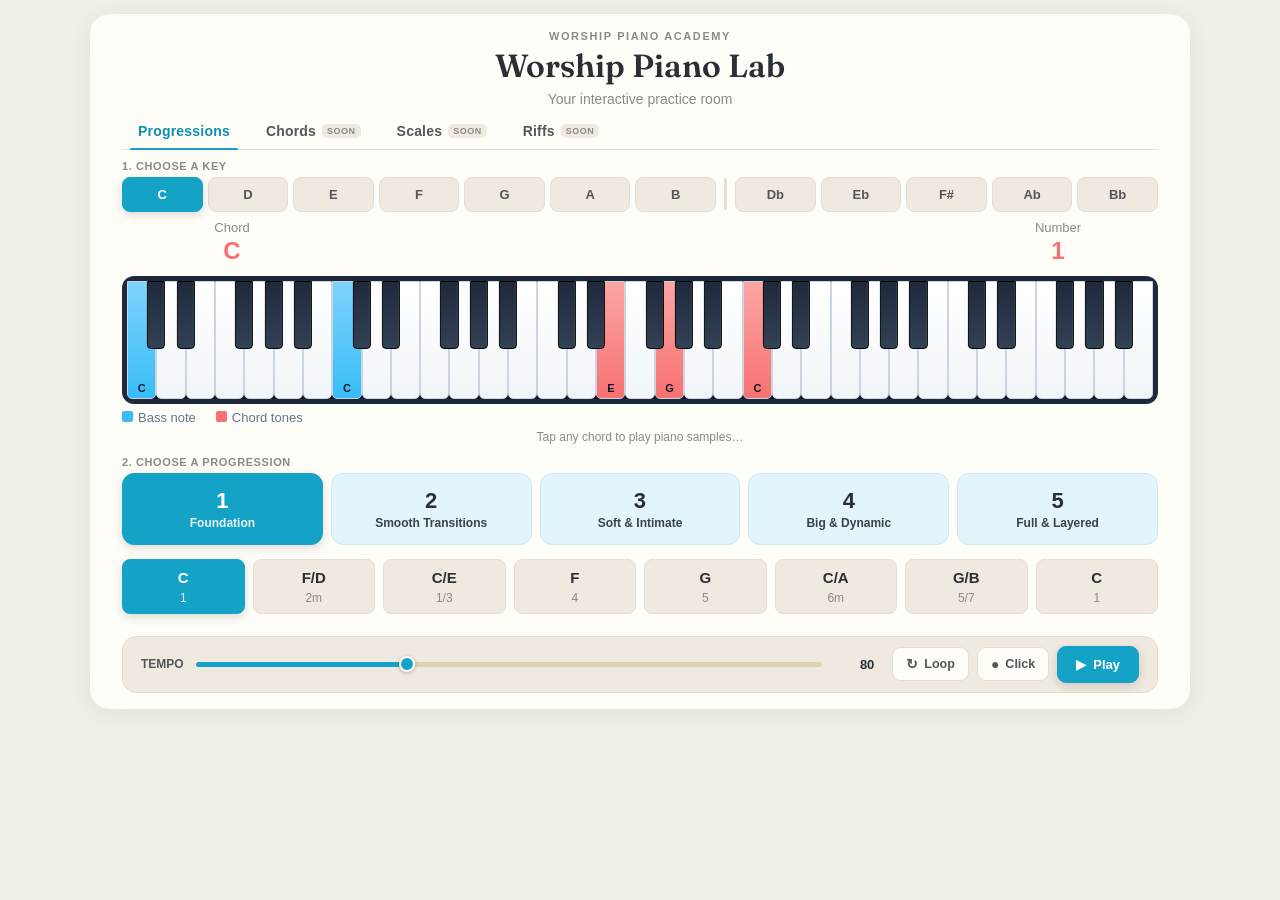
==== index.html @ c5942a9b "Mobile: add back some space before '2. Choose a progression'" ====
<!DOCTYPE html>
<html lang="en">
<head>
  <meta charset="UTF-8" />
  <meta name="viewport" content="width=device-width, initial-scale=1.0, maximum-scale=1.0" />
  <title>Worship Piano Lab – Interactive Progressions</title>
  <link rel="preconnect" href="https://fonts.googleapis.com" />
  <link rel="preconnect" href="https://fonts.gstatic.com" crossorigin />
  <link rel="stylesheet" href="https://fonts.googleapis.com/css2?family=Fraunces:opsz,wght@9..144,600&display=swap" />
  <link rel="stylesheet" href="styles.css" />
</head>
<body>
  <div id="wpl-wrapper">
    <div class="wpl-header">
      <div class="wpl-eyebrow">Worship Piano Academy</div>
      <div class="wpl-title">Worship Piano Lab</div>
      <div class="wpl-subtitle">Your interactive practice room</div>
    </div>

    <div class="wpl-tabbar" id="wpl-tabbar"></div>

    <!-- Shared instrument block: key selector + readout + piano stay in the
         same position no matter which tab is active, so switching tabs never
         reflows this part of the layout. -->
    <div class="wpl-instrument">
      <div class="section-label">1. Choose a key</div>
      <div style="margin-bottom:8px;">
        <div id="wpl-key-tabs" style="display:flex; gap:5px; align-items:center; flex-wrap:wrap;"></div>
      </div>

      <div class="wpl-instrument-display" id="wpl-instrument-display">
        <div class="wpl-instrument-content">
          <div class="wpl-readout-row">
            <div style="text-align:center; min-width:180px; height:50px;">
              <div class="wpl-readout-label">Chord</div>
              <div id="wpl-chord-name" style="font-size:24px; font-weight:700; line-height:1.3;"></div>
            </div>
            <div style="text-align:center; min-width:160px; height:50px;">
              <div class="wpl-readout-label">Number</div>
              <div id="wpl-step-label" style="font-size:24px; font-weight:700; line-height:1.3;"></div>
            </div>
          </div>
          <div id="wpl-piano-frame">
            <div id="wpl-piano" style="display:flex; position:relative; height:118px; background:#0f172a; border-radius:8px;"></div>
          </div>
          <div class="wpl-legend" style="display:flex; gap:20px; margin-top:6px; font-size:13px; color:#64748b; flex-wrap:wrap;">
            <div><span class="wpl-legend-dot" style="display:inline-block; width:11px; height:11px; border-radius:2px; background:#38bdf8; margin-right:5px;"></span>Bass note</div>
            <div><span class="wpl-legend-dot" style="display:inline-block; width:11px; height:11px; border-radius:2px; background:#f87171; margin-right:5px;"></span>Chord tones</div>
            <div id="wpl-either-legend" style="display:none;"><span class="wpl-legend-dot" style="display:inline-block; width:11px; height:11px; border-radius:2px; background:#c084fc; margin-right:5px;"></span>Either hand</div>
          </div>
          <div id="wpl-status">Tap any chord to play piano samples…</div>
        </div>

        <div class="wpl-lock-overlay" id="wpl-lock-overlay">
          <div class="wpl-lock-card">
            <div class="wpl-lock-icon">&#128274;</div>
            <div class="wpl-lock-title">Unlock all 12 keys</div>
            <a class="wpl-lock-cta" id="wpl-lock-cta" href="https://checkout.worshippianoacademy.com/worship-piano-lab/" target="_blank" rel="noopener">Get Full Access &rarr;</a>
          </div>
        </div>
      </div>
    </div>

    <!-- Progressions panel -->
    <div id="wpl-panel-progressions" class="wpl-panel">
      <div class="section-label">2. Choose a progression</div>
      <div id="wpl-prog-tabs" style="display:flex; gap:8px; margin-bottom:14px;"></div>

      <div id="wpl-step-row" style="display:flex; gap:8px;"></div>

      <div class="wpl-playbar">
        <div class="wpl-bpm">
          <span class="wpl-bpm-label">TEMPO</span>
          <input type="range" id="wpl-bpm-slider" min="40" max="160" value="80" />
          <span class="wpl-bpm-value" id="wpl-bpm-value">80</span>
        </div>
        <div class="wpl-playbar-controls">
          <button class="wpl-toggle-btn" id="wpl-loop-btn"><span class="wpl-icon">&#8635;</span>Loop</button>
          <button class="wpl-toggle-btn" id="wpl-click-btn"><span class="wpl-icon">&#9679;</span>Click</button>
          <button class="wpl-play-btn" id="wpl-play-btn"><span class="wpl-icon">&#9654;</span><span id="wpl-play-label">Play</span></button>
        </div>
      </div>
    </div>

    <!-- Chords panel (coming soon) -->
    <div id="wpl-panel-chords" class="wpl-panel" style="display:none;">
      <div class="wpl-soon">
        <div class="wpl-soon-icon">&#128400;</div>
        <div class="wpl-soon-title">Chords — coming soon</div>
        <div class="wpl-soon-text">Root chords, inversions, sus2, and sus4 in every key, right hand and both hands, with the full shape library from your courses.</div>
      </div>
    </div>

    <!-- Scales panel (coming soon) -->
    <div id="wpl-panel-scales" class="wpl-panel" style="display:none;">
      <div class="wpl-soon">
        <div class="wpl-soon-icon">&#127929;</div>
        <div class="wpl-soon-title">Scales — coming soon</div>
        <div class="wpl-soon-text">Major scale patterns in every key, with adjustable octave range (1–3 octaves, up/down/both) and speed control for practicing runs.</div>
      </div>
    </div>

    <!-- Riffs panel (coming soon) -->
    <div id="wpl-panel-riffs" class="wpl-panel" style="display:none;">
      <div class="wpl-soon">
        <div class="wpl-soon-icon">&#127925;</div>
        <div class="wpl-soon-title">Riffs &amp; exercises — coming soon</div>
        <div class="wpl-soon-text">Finger-breaking exercises, arpeggio patterns, and riffs for turning static chords into movement.</div>
      </div>
    </div>
  </div>

  <script src="chord-data.js"></script>
  <script src="piano-engine.js"></script>
  <script src="ui.js"></script>
</body>
</html>
---- styles.css ----
#wpl-wrapper * { -webkit-tap-highlight-color: transparent; box-sizing: border-box; }
#wpl-wrapper button { font-family: inherit; }
body {
  box-sizing: border-box;
  background: #f2efe9;
  margin: 0;
  padding: 14px 16px;
}
#wpl-wrapper {
  --wpl-cream: #f2efe9;
  --wpl-card: #fffdf8;
  --wpl-ink: #2a2f34;
  --wpl-muted: #8a8b82;
  --wpl-tan: #efe9e0;
  --wpl-tan-hover: #e3dcd0;
  --wpl-tan-text: #55565a;
  --wpl-accent: #14A3C7;
  --wpl-accent-dark: #0e8fb0;
  --wpl-line: #e5ded2;
  --wpl-prog-bg: #e2f5fa;
  --wpl-prog-hover: #cfeaf2;
  --wpl-prog-border: #cdeaf2;
  --wpl-lift-shadow: 0 4px 10px rgba(42,38,32,0.10);
  --wpl-active-shadow: 0 3px 10px rgba(42,38,32,0.16);

  font-family: -apple-system, BlinkMacSystemFont, 'Segoe UI', Roboto, sans-serif;
  box-sizing: border-box;
  width: 100%;
  max-width: 1100px;
  margin: 0 auto;
  padding: 16px 32px 16px;
  background: var(--wpl-card);
  border-radius: 20px;
  box-shadow: 0 4px 24px rgba(60,50,20,0.08);
  color: var(--wpl-ink);
}

/* ---------- Header ---------- */
.wpl-header { text-align: center; margin-bottom: 8px; }
.wpl-eyebrow {
  font-size: 11px;
  font-weight: 700;
  color: var(--wpl-muted);
  text-transform: uppercase;
  letter-spacing: 1.6px;
  margin-bottom: 6px;
}
.wpl-title {
  font-family: 'Fraunces', Georgia, 'Times New Roman', serif;
  font-size: 32px;
  font-weight: 600;
  color: var(--wpl-ink);
  line-height: 1.15;
}
.wpl-subtitle { font-size: 14px; font-weight: 500; color: var(--wpl-muted); margin-top: 6px; }

/* ---------- Top tab bar ---------- */
.wpl-tabbar {
  display: flex;
  gap: 4px;
  border-bottom: 1.5px solid var(--wpl-line);
  margin-bottom: 10px;
}
.wpl-tab {
  position: relative;
  border: none;
  background: none;
  cursor: pointer;
  padding: 8px 16px 10px;
  font-size: 14px;
  font-weight: 700;
  color: var(--wpl-tan-text);
  letter-spacing: 0.2px;
  transition: color 0.15s ease;
  display: flex;
  align-items: center;
  gap: 6px;
}
.wpl-tab:hover { color: var(--wpl-ink); }
.wpl-tab.active { color: var(--wpl-accent-dark); }
.wpl-tab.active::after {
  content: "";
  position: absolute;
  left: 8px; right: 8px; bottom: -1.5px;
  height: 2.5px;
  border-radius: 2px;
  background: var(--wpl-accent);
}
.wpl-tab-soon {
  font-size: 9px;
  font-weight: 800;
  text-transform: uppercase;
  letter-spacing: 0.5px;
  color: var(--wpl-muted);
  background: var(--wpl-tan);
  border-radius: 5px;
  padding: 2px 5px;
}
.wpl-tab.active .wpl-tab-soon { color: var(--wpl-accent-dark); background: #e6f6fb; }

/* ---------- Shared instrument block (key selector + readout + piano) —
   stays in the same position across every tab; only .wpl-panel below it
   swaps content. ---------- */
.wpl-instrument { margin-bottom: 10px; }

/* ---------- Section labels ---------- */
.section-label {
  font-size: 11px;
  font-weight: 700;
  color: var(--wpl-muted);
  text-transform: uppercase;
  letter-spacing: 0.6px;
  margin-bottom: 5px;
}

/* ---------- Shared button feel: progression tabs, key tabs, step buttons
   all hover/select the same way — a quiet lift, no colored ring. Progression
   tabs get their own light-blue rest color (matching the reference); key
   tabs and step buttons share the tan. ---------- */
.prog-tab, .key-tab, .step-btn {
  border: 1.5px solid var(--wpl-line);
  cursor: pointer;
  text-align: center;
  color: var(--wpl-ink);
  min-width: 0;
  transition: background 0.15s ease, border-color 0.15s ease, box-shadow 0.15s ease, transform 0.15s ease, color 0.15s ease;
}
.prog-tab:hover, .key-tab:hover, .step-btn:hover {
  box-shadow: var(--wpl-lift-shadow);
  transform: translateY(-1.5px);
}
.prog-tab.active, .key-tab.active, .step-btn.active {
  background: var(--wpl-accent); color: #fff; border-color: var(--wpl-accent);
  box-shadow: var(--wpl-active-shadow);
  transform: translateY(0);
}
.prog-tab.active:hover, .key-tab.active:hover, .step-btn.active:hover { background: var(--wpl-accent-dark); border-color: var(--wpl-accent-dark); }

/* ---------- Progression tabs ---------- */
.prog-tab {
  flex: 1; border-radius: 12px; padding: 14px 6px;
  background: var(--wpl-prog-bg); border-color: var(--wpl-prog-border);
}
.prog-tab:hover { background: var(--wpl-prog-hover); border-color: var(--wpl-prog-hover); }
.prog-tab .num { font-weight: 800; font-size: 22px; line-height: 1.2; }
.prog-tab .name { font-size: 12px; font-weight: 600; opacity: 0.9; margin-top: 2px; }

/* ---------- Key tabs ---------- */
.key-tab {
  flex: 1; border-radius: 8px; padding: 9px 0; font-weight: 600; font-size: 13px;
  background: var(--wpl-tan); color: var(--wpl-tan-text);
  white-space: nowrap;
}
.key-tab:hover { background: var(--wpl-tan-hover); border-color: var(--wpl-tan-hover); }
.key-tab.locked { opacity: 0.55; }

/* ---------- Step buttons ---------- */
.step-btn {
  flex: 1;
  border-radius: 8px;
  padding: 9px 4px 7px;
  background: var(--wpl-tan);
  display: flex;
  flex-direction: column;
  align-items: center;
  gap: 4px;
}
.step-btn:hover { background: var(--wpl-tan-hover); border-color: var(--wpl-tan-hover); }
.step-btn.active .n { color: #fff; }
.step-btn.active .l { color: rgba(255,255,255,0.85); }
.step-btn.playing { border-color: #f59e0b; box-shadow: 0 0 0 2px rgba(245,158,11,0.35); }
.step-btn .n { font-weight: 700; color: var(--wpl-ink); font-size: 15px; line-height: 1.2; }
.step-btn .l { font-size: 12px; color: var(--wpl-muted); line-height: 1.2; }

/* ---------- Chord / number readout ---------- */
.wpl-readout-row { display: flex; justify-content: space-between; align-items: flex-end; margin: 8px 0 6px; padding: 0 20px; }
.wpl-readout-label { font-size: 13px; color: var(--wpl-muted); }

/* ---------- Piano ---------- */
#wpl-piano-frame { background: #1e293b; border-radius: 12px; padding: 5px; }
#wpl-status {
  text-align: center;
  font-size: 12px;
  color: var(--wpl-muted);
  margin-top: 3px;
  height: 18px;
  line-height: 18px;
  overflow: hidden;
}

/* ---------- Playback bar ---------- */
.wpl-playbar {
  display: flex;
  align-items: center;
  gap: 18px;
  background: var(--wpl-tan);
  border: 1.5px solid var(--wpl-line);
  border-radius: 14px;
  padding: 9px 18px;
  margin-top: 22px;
  flex-wrap: wrap;
}
.wpl-bpm {
  display: flex;
  align-items: center;
  gap: 10px;
  flex: 1;
  min-width: 180px;
}
.wpl-bpm-label { font-size: 12px; font-weight: 700; color: var(--wpl-tan-text); white-space: nowrap; }
.wpl-bpm-value { font-size: 13px; font-weight: 800; color: var(--wpl-ink); width: 40px; text-align: right; font-variant-numeric: tabular-nums; }
.wpl-bpm input[type="range"] {
  flex: 1;
  -webkit-appearance: none;
  appearance: none;
  height: 5px;
  border-radius: 3px;
  background: linear-gradient(var(--wpl-accent),var(--wpl-accent)) 0/var(--pct,50%) 100% no-repeat, #ddd2b3;
  outline: none;
}
.wpl-bpm input[type="range"]::-webkit-slider-thumb {
  -webkit-appearance: none;
  width: 16px; height: 16px; border-radius: 50%;
  background: var(--wpl-accent);
  border: 2.5px solid var(--wpl-card);
  box-shadow: 0 1px 4px rgba(60,50,20,0.3);
  cursor: pointer;
  margin-top: -0.5px;
}
.wpl-bpm input[type="range"]::-moz-range-thumb {
  width: 14px; height: 14px; border-radius: 50%;
  background: var(--wpl-accent); border: 2.5px solid var(--wpl-card);
  box-shadow: 0 1px 4px rgba(60,50,20,0.3); cursor: pointer;
}

.wpl-playbar-controls { display: flex; align-items: center; gap: 8px; }
.wpl-toggle-btn {
  display: flex; align-items: center; gap: 6px;
  border: 1.5px solid var(--wpl-line);
  background: var(--wpl-card);
  color: var(--wpl-tan-text);
  font-weight: 700;
  font-size: 12.5px;
  padding: 9px 13px;
  border-radius: 9px;
  cursor: pointer;
  transition: background 0.15s ease, border-color 0.15s ease, box-shadow 0.15s ease, transform 0.15s ease, color 0.15s ease;
  white-space: nowrap;
}
.wpl-toggle-btn:hover { background: var(--wpl-tan-hover); border-color: var(--wpl-tan-hover); box-shadow: var(--wpl-lift-shadow); transform: translateY(-1.5px); }
.wpl-toggle-btn.active { background: var(--wpl-accent); border-color: var(--wpl-accent); color: #fff; box-shadow: var(--wpl-active-shadow); }
.wpl-toggle-btn.active:hover { background: var(--wpl-accent-dark); border-color: var(--wpl-accent-dark); }
.wpl-toggle-btn .wpl-icon { font-size: 14px; line-height: 1; }

.wpl-play-btn {
  display: flex; align-items: center; gap: 7px;
  border: 1.5px solid var(--wpl-accent);
  background: var(--wpl-accent);
  color: #fff;
  font-weight: 800;
  font-size: 13px;
  padding: 10px 18px;
  border-radius: 9px;
  cursor: pointer;
  box-shadow: var(--wpl-active-shadow);
  transition: background 0.15s ease, border-color 0.15s ease, transform 0.15s ease;
  white-space: nowrap;
}
.wpl-play-btn:hover { background: var(--wpl-accent-dark); border-color: var(--wpl-accent-dark); transform: translateY(-1.5px); }
.wpl-play-btn.playing { background: #f59e0b; border-color: #f59e0b; }
.wpl-play-btn.playing:hover { background: #d97706; border-color: #d97706; }

/* ---------- Panels (fixed height so the shell doesn't move on tab switch —
   the key selector + piano above this live in .wpl-instrument and never
   move at all, regardless of tab) ---------- */
.wpl-panel { min-height: 230px; }

/* ---------- Coming soon panel ---------- */
.wpl-soon {
  min-height: 230px;
  display: flex;
  flex-direction: column;
  align-items: center;
  justify-content: center;
  padding: 20px;
  text-align: center;
  color: var(--wpl-muted);
}
.wpl-soon-icon { font-size: 34px; margin-bottom: 12px; }
.wpl-soon-title { font-size: 17px; font-weight: 700; color: var(--wpl-ink); margin-bottom: 6px; }
.wpl-soon-text { font-size: 13.5px; max-width: 380px; margin: 0 auto; line-height: 1.5; }

/* ---------- Demo lock overlay (covers readout + piano + legend + status
   when a locked key is tapped in demo mode; the key-selector row above it
   stays outside this wrapper and always clickable). ---------- */
.wpl-instrument-display { position: relative; }
.wpl-instrument-display.locked .wpl-instrument-content {
  filter: blur(2.5px);
  opacity: 0.35;
  pointer-events: none;
  user-select: none;
}
.wpl-lock-overlay {
  display: none;
  position: absolute;
  inset: 0;
  align-items: center;
  justify-content: center;
  padding: 16px;
  z-index: 5;
}
.wpl-lock-overlay.show { display: flex; }
.wpl-lock-card {
  display: flex;
  flex-direction: column;
  align-items: center;
  text-align: center;
  gap: 8px;
  background: var(--wpl-card);
  border: 1.5px solid var(--wpl-line);
  border-radius: 16px;
  padding: 22px 30px;
  box-shadow: 0 10px 28px rgba(42,38,32,0.22);
}
.wpl-lock-icon { font-size: 28px; }
.wpl-lock-title { font-size: 19px; font-weight: 800; color: var(--wpl-ink); }
.wpl-lock-cta {
  display: inline-block;
  margin-top: 4px;
  padding: 13px 30px;
  background: var(--wpl-accent);
  border: 1.5px solid var(--wpl-accent);
  color: #fff;
  font-weight: 800;
  font-size: 15.5px;
  border-radius: 10px;
  text-decoration: none;
  box-shadow: var(--wpl-active-shadow);
  transition: background 0.15s ease, border-color 0.15s ease, transform 0.15s ease;
}
.wpl-lock-cta:hover { background: var(--wpl-accent-dark); border-color: var(--wpl-accent-dark); transform: translateY(-1.5px); }

@media (max-width: 520px) {
  html, body { overflow-x: hidden; }
  #wpl-wrapper { padding: 16px 10px 18px !important; width: 100%; max-width: 100%; overflow-x: hidden; }
  #wpl-piano { height: 55px !important; }
  #wpl-piano span { font-size: 6px !important; }
  #wpl-piano-frame { padding: 4px !important; border-radius: 8px !important; }
  .wpl-title { font-size: 22px; }
  .wpl-panel, .wpl-soon { min-height: 0; }
  .prog-tab { padding: 8px 2px; }
  .prog-tab .num { font-size: 14px; }
  .prog-tab .name { font-size: 8px; }
  .key-tab { padding: 6px 0; font-size: 11px; }
  #wpl-key-tabs { gap: 3px !important; }
  .step-btn { padding: 5px 1px; }
  .step-btn .n { font-size: 10px; }
  .step-btn .l { font-size: 10px; }
  #wpl-prog-tabs, #wpl-step-row { gap: 4px !important; }
  #wpl-prog-tabs { margin-bottom: 6px !important; }
  .wpl-readout-row { padding: 0 4px; margin: 4px 0 2px; }
  .wpl-readout-row > div { min-width: 0 !important; height: 40px !important; }
  .wpl-readout-row #wpl-chord-name, .wpl-readout-row #wpl-step-label { font-size: 19px !important; }
  .wpl-instrument { margin-bottom: 16px; }
  .wpl-legend { font-size: 12px !important; gap: 14px !important; }
  .wpl-legend-dot { width: 9px !important; height: 9px !important; margin-right: 4px !important; }
  /* Status line is JS-relocated to sit between the progression buttons and
     the step row on mobile (see wireMobileStatusReposition in ui.js) — this
     margin is tuned for that new spot, not its default under-the-piano one. */
  #wpl-status { margin: 0 0 6px; }
  .wpl-tabbar { gap: 0; }
  .wpl-tab { padding: 7px 5px 9px; font-size: 10.5px; gap: 3px; }
  .wpl-tab-soon { font-size: 7px; padding: 1.5px 3px; }
  .wpl-lock-card { padding: 16px 18px; }
  .wpl-lock-title { font-size: 16px; }
  .wpl-lock-cta { padding: 11px 22px; font-size: 14px; }
  .wpl-playbar { gap: 12px; padding: 10px 12px; }
  .wpl-bpm { min-width: 100%; order: 1; }
  .wpl-playbar-controls { order: 2; width: 100%; justify-content: space-between; }
  .wpl-toggle-btn, .wpl-play-btn { flex: 1; justify-content: center; }
}
@media (max-height: 500px) {
  #wpl-piano { height: 95px !important; }
  #wpl-piano span { font-size: 8px !important; }
  #wpl-piano-frame { padding: 4px !important; border-radius: 8px !important; }
}
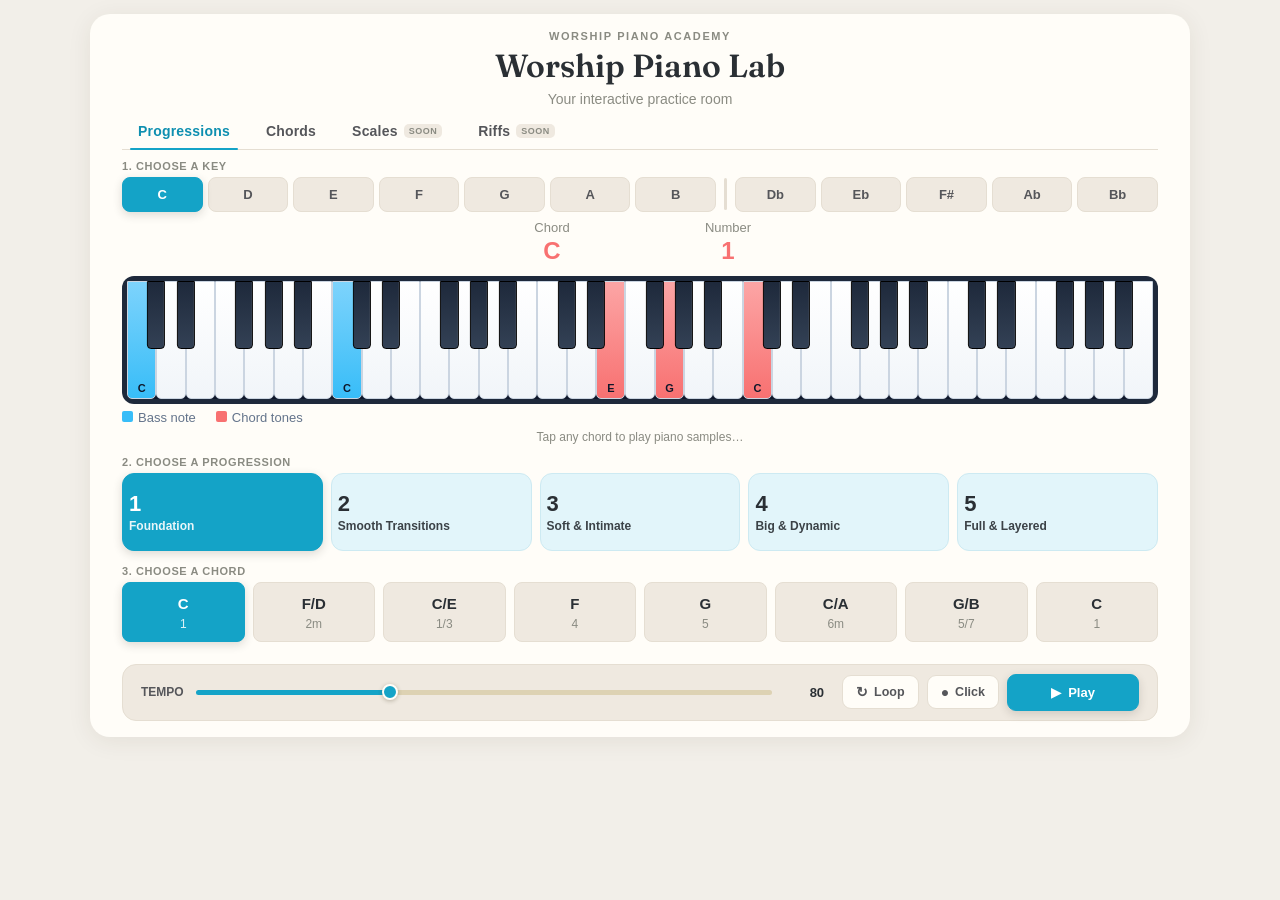
==== commit d4ea4a54: "Ship staging build to production: sticky-hover fix, readout centering/sizing, CSS Grid panel-stackin" ====
--- a/index.html
+++ b/index.html
@@ -31,13 +31,13 @@
       <div class="wpl-instrument-display" id="wpl-instrument-display">
         <div class="wpl-instrument-content">
           <div class="wpl-readout-row">
-            <div style="text-align:center; min-width:180px; height:50px;">
+            <div style="text-align:center; width:140px; height:50px;">
               <div class="wpl-readout-label">Chord</div>
-              <div id="wpl-chord-name" style="font-size:24px; font-weight:700; line-height:1.3;"></div>
+              <div id="wpl-chord-name" style="font-size:24px; font-weight:700; line-height:31px;"></div>
             </div>
-            <div style="text-align:center; min-width:160px; height:50px;">
-              <div class="wpl-readout-label">Number</div>
-              <div id="wpl-step-label" style="font-size:24px; font-weight:700; line-height:1.3;"></div>
+            <div style="text-align:center; width:140px; height:50px;">
+              <div class="wpl-readout-label" id="wpl-step-heading-label">Number</div>
+              <div id="wpl-step-label" style="font-size:24px; font-weight:700; line-height:31px;"></div>
             </div>
           </div>
           <div id="wpl-piano-frame">
@@ -61,11 +61,19 @@
       </div>
     </div>
 
+    <!-- All 4 panels stack in the same CSS Grid cell (see .wpl-panels in
+         styles.css) so the container is always exactly as tall as the
+         tallest one, automatically — adding a tab or changing a panel's
+         content never requires hand-tuning a min-height to match the
+         others again. -->
+    <div class="wpl-panels">
+
     <!-- Progressions panel -->
-    <div id="wpl-panel-progressions" class="wpl-panel">
+    <div id="wpl-panel-progressions" class="wpl-panel active">
       <div class="section-label">2. Choose a progression</div>
       <div id="wpl-prog-tabs" style="display:flex; gap:8px; margin-bottom:14px;"></div>
 
+      <div class="section-label">3. Choose a chord</div>
       <div id="wpl-step-row" style="display:flex; gap:8px;"></div>
 
       <div class="wpl-playbar">
@@ -82,17 +90,30 @@
       </div>
     </div>
 
-    <!-- Chords panel (coming soon) -->
-    <div id="wpl-panel-chords" class="wpl-panel" style="display:none;">
-      <div class="wpl-soon">
-        <div class="wpl-soon-icon">&#128400;</div>
-        <div class="wpl-soon-title">Chords — coming soon</div>
-        <div class="wpl-soon-text">Root chords, inversions, sus2, and sus4 in every key, right hand and both hands, with the full shape library from your courses.</div>
+    <!-- Chords panel -->
+    <div id="wpl-panel-chords" class="wpl-panel">
+      <div class="section-label">2. Choose a chord</div>
+      <div id="wpl-chord-quality-tabs" style="display:flex; gap:8px; margin-bottom:14px;"></div>
+
+      <div class="section-label">3. Choose a position</div>
+      <div id="wpl-chord-position-row" style="display:flex; gap:8px;"></div>
+
+      <div class="wpl-playbar">
+        <div class="wpl-bpm">
+          <span class="wpl-bpm-label">TEMPO</span>
+          <input type="range" id="wpl-chords-bpm-slider" min="40" max="160" value="80" />
+          <span class="wpl-bpm-value" id="wpl-chords-bpm-value">80</span>
+        </div>
+        <div class="wpl-playbar-controls">
+          <button class="wpl-toggle-btn" id="wpl-chords-loop-btn"><span class="wpl-icon">&#8635;</span>Loop</button>
+          <button class="wpl-toggle-btn" id="wpl-chords-click-btn"><span class="wpl-icon">&#9679;</span>Click</button>
+          <button class="wpl-play-btn" id="wpl-chords-play-btn"><span class="wpl-icon">&#9654;</span><span id="wpl-chords-play-label">Practice</span></button>
+        </div>
       </div>
     </div>
 
     <!-- Scales panel (coming soon) -->
-    <div id="wpl-panel-scales" class="wpl-panel" style="display:none;">
+    <div id="wpl-panel-scales" class="wpl-panel">
       <div class="wpl-soon">
         <div class="wpl-soon-icon">&#127929;</div>
         <div class="wpl-soon-title">Scales — coming soon</div>
@@ -101,13 +122,15 @@
     </div>
 
     <!-- Riffs panel (coming soon) -->
-    <div id="wpl-panel-riffs" class="wpl-panel" style="display:none;">
+    <div id="wpl-panel-riffs" class="wpl-panel">
       <div class="wpl-soon">
         <div class="wpl-soon-icon">&#127925;</div>
         <div class="wpl-soon-title">Riffs &amp; exercises — coming soon</div>
         <div class="wpl-soon-text">Finger-breaking exercises, arpeggio patterns, and riffs for turning static chords into movement.</div>
       </div>
     </div>
+
+    </div><!-- /.wpl-panels -->
   </div>
 
   <script src="chord-data.js"></script>
--- a/styles.css
+++ b/styles.css
@@ -76,7 +76,6 @@
   align-items: center;
   gap: 6px;
 }
-.wpl-tab:hover { color: var(--wpl-ink); }
 .wpl-tab.active { color: var(--wpl-accent-dark); }
 .wpl-tab.active::after {
   content: "";
@@ -125,23 +124,19 @@
   min-width: 0;
   transition: background 0.15s ease, border-color 0.15s ease, box-shadow 0.15s ease, transform 0.15s ease, color 0.15s ease;
 }
-.prog-tab:hover, .key-tab:hover, .step-btn:hover {
-  box-shadow: var(--wpl-lift-shadow);
-  transform: translateY(-1.5px);
-}
 .prog-tab.active, .key-tab.active, .step-btn.active {
   background: var(--wpl-accent); color: #fff; border-color: var(--wpl-accent);
   box-shadow: var(--wpl-active-shadow);
   transform: translateY(0);
 }
-.prog-tab.active:hover, .key-tab.active:hover, .step-btn.active:hover { background: var(--wpl-accent-dark); border-color: var(--wpl-accent-dark); }
 
 /* ---------- Progression tabs ---------- */
 .prog-tab {
   flex: 1; border-radius: 12px; padding: 14px 6px;
   background: var(--wpl-prog-bg); border-color: var(--wpl-prog-border);
-}
-.prog-tab:hover { background: var(--wpl-prog-hover); border-color: var(--wpl-prog-hover); }
+  display: flex; flex-direction: column; justify-content: center;
+  min-height: 78px;
+}
 .prog-tab .num { font-weight: 800; font-size: 22px; line-height: 1.2; }
 .prog-tab .name { font-size: 12px; font-weight: 600; opacity: 0.9; margin-top: 2px; }
 
@@ -151,7 +146,6 @@
   background: var(--wpl-tan); color: var(--wpl-tan-text);
   white-space: nowrap;
 }
-.key-tab:hover { background: var(--wpl-tan-hover); border-color: var(--wpl-tan-hover); }
 .key-tab.locked { opacity: 0.55; }
 
 /* ---------- Step buttons ---------- */
@@ -163,9 +157,10 @@
   display: flex;
   flex-direction: column;
   align-items: center;
+  justify-content: center;
   gap: 4px;
-}
-.step-btn:hover { background: var(--wpl-tan-hover); border-color: var(--wpl-tan-hover); }
+  min-height: 60px;
+}
 .step-btn.active .n { color: #fff; }
 .step-btn.active .l { color: rgba(255,255,255,0.85); }
 .step-btn.playing { border-color: #f59e0b; box-shadow: 0 0 0 2px rgba(245,158,11,0.35); }
@@ -173,8 +168,17 @@
 .step-btn .l { font-size: 12px; color: var(--wpl-muted); line-height: 1.2; }
 
 /* ---------- Chord / number readout ---------- */
-.wpl-readout-row { display: flex; justify-content: space-between; align-items: flex-end; margin: 8px 0 6px; padding: 0 20px; }
+/* Both boxes are a fixed width (not min-width) sized with buffer to fit the
+   widest real value ("Root High"/"Root Low" on the Chords tab) so the row
+   never shifts based on content length, and justify-content:center + gap
+   groups them near the middle instead of pinning them to the row's edges. */
+.wpl-readout-row { display: flex; justify-content: center; align-items: flex-end; gap: 36px; margin: 8px 0 6px; padding: 0 20px; }
 .wpl-readout-label { font-size: 13px; color: var(--wpl-muted); }
+/* Numbers/symbols ("C", "1", "5/7") read fine big and bold; full words
+   ("Root High", "1st Inv") look oversized/heavy at the same size, so
+   ui.js's setReadoutValue() adds this class whenever the raw value is
+   longer than any real number/symbol ever gets (see ui.js comment). */
+#wpl-chord-name.long-label, #wpl-step-label.long-label { font-size: 18px !important; }
 
 /* ---------- Piano ---------- */
 #wpl-piano-frame { background: #1e293b; border-radius: 12px; padding: 5px; }
@@ -247,13 +251,11 @@
   transition: background 0.15s ease, border-color 0.15s ease, box-shadow 0.15s ease, transform 0.15s ease, color 0.15s ease;
   white-space: nowrap;
 }
-.wpl-toggle-btn:hover { background: var(--wpl-tan-hover); border-color: var(--wpl-tan-hover); box-shadow: var(--wpl-lift-shadow); transform: translateY(-1.5px); }
 .wpl-toggle-btn.active { background: var(--wpl-accent); border-color: var(--wpl-accent); color: #fff; box-shadow: var(--wpl-active-shadow); }
-.wpl-toggle-btn.active:hover { background: var(--wpl-accent-dark); border-color: var(--wpl-accent-dark); }
 .wpl-toggle-btn .wpl-icon { font-size: 14px; line-height: 1; }
 
 .wpl-play-btn {
-  display: flex; align-items: center; gap: 7px;
+  display: flex; align-items: center; justify-content: center; gap: 7px;
   border: 1.5px solid var(--wpl-accent);
   background: var(--wpl-accent);
   color: #fff;
@@ -265,19 +267,37 @@
   box-shadow: var(--wpl-active-shadow);
   transition: background 0.15s ease, border-color 0.15s ease, transform 0.15s ease;
   white-space: nowrap;
-}
-.wpl-play-btn:hover { background: var(--wpl-accent-dark); border-color: var(--wpl-accent-dark); transform: translateY(-1.5px); }
+  min-width: 132px;
+}
 .wpl-play-btn.playing { background: #f59e0b; border-color: #f59e0b; }
-.wpl-play-btn.playing:hover { background: #d97706; border-color: #d97706; }
-
-/* ---------- Panels (fixed height so the shell doesn't move on tab switch —
-   the key selector + piano above this live in .wpl-instrument and never
-   move at all, regardless of tab) ---------- */
-.wpl-panel { min-height: 230px; }
+
+/* ---------- Panels (the shell doesn't move on tab switch — the key
+   selector + piano above this live in .wpl-instrument and never move at
+   all, regardless of tab) ----------
+   All 4 panels are stacked in the SAME grid cell (grid-row/grid-column:1),
+   so .wpl-panels sizes itself to whichever panel is naturally tallest —
+   automatically, with no min-height number to keep in sync by hand. Only
+   the active one is visible; the rest sit underneath at visibility:hidden
+   (not display:none, which would remove them from the height calculation
+   entirely and defeat the whole point). Chris (2026-08-28): "I don't want
+   to keep adjusting vertical heights for things" when adding future tabs
+   or content — this is the fix, do NOT go back to per-panel min-height
+   tuning. Adding tab #5 someday just means adding a 5th `.wpl-panel` in
+   here; its height is picked up automatically. */
+.wpl-panels { display: grid; }
+.wpl-panel {
+  grid-row: 1;
+  grid-column: 1;
+  visibility: hidden;
+  pointer-events: none;
+}
+.wpl-panel.active {
+  visibility: visible;
+  pointer-events: auto;
+}
 
 /* ---------- Coming soon panel ---------- */
 .wpl-soon {
-  min-height: 230px;
   display: flex;
   flex-direction: column;
   align-items: center;
@@ -338,7 +358,33 @@
   box-shadow: var(--wpl-active-shadow);
   transition: background 0.15s ease, border-color 0.15s ease, transform 0.15s ease;
 }
-.wpl-lock-cta:hover { background: var(--wpl-accent-dark); border-color: var(--wpl-accent-dark); transform: translateY(-1.5px); }
+
+/* ---------- Hover states — real hover devices only ----------
+   iOS Safari (and touch browsers generally) fires a CSS :hover state on tap
+   and never clears it until a different element is tapped, since touch has
+   no mouseleave. Every "lift" effect below was written assuming hover means
+   "the cursor is over this" — on a phone it instead meant "the last thing I
+   tapped," so tapping Click made Loop look permanently hovered until the
+   next tap moved the stuck state onto Loop. Scoping all of it to
+   (hover: hover) and (pointer: fine) means only real mice/trackpads ever
+   see these effects; touch just gets the immediate tap feedback with
+   nothing left stuck afterward. */
+@media (hover: hover) and (pointer: fine) {
+  .wpl-tab:hover { color: var(--wpl-ink); }
+  .prog-tab:hover, .key-tab:hover, .step-btn:hover {
+    box-shadow: var(--wpl-lift-shadow);
+    transform: translateY(-1.5px);
+  }
+  .prog-tab.active:hover, .key-tab.active:hover, .step-btn.active:hover { background: var(--wpl-accent-dark); border-color: var(--wpl-accent-dark); }
+  .prog-tab:hover { background: var(--wpl-prog-hover); border-color: var(--wpl-prog-hover); }
+  .key-tab:hover { background: var(--wpl-tan-hover); border-color: var(--wpl-tan-hover); }
+  .step-btn:hover { background: var(--wpl-tan-hover); border-color: var(--wpl-tan-hover); }
+  .wpl-toggle-btn:hover { background: var(--wpl-tan-hover); border-color: var(--wpl-tan-hover); box-shadow: var(--wpl-lift-shadow); transform: translateY(-1.5px); }
+  .wpl-toggle-btn.active:hover { background: var(--wpl-accent-dark); border-color: var(--wpl-accent-dark); }
+  .wpl-play-btn:hover { background: var(--wpl-accent-dark); border-color: var(--wpl-accent-dark); transform: translateY(-1.5px); }
+  .wpl-play-btn.playing:hover { background: #d97706; border-color: #d97706; }
+  .wpl-lock-cta:hover { background: var(--wpl-accent-dark); border-color: var(--wpl-accent-dark); transform: translateY(-1.5px); }
+}
 
 @media (max-width: 520px) {
   html, body { overflow-x: hidden; }
@@ -347,27 +393,33 @@
   #wpl-piano span { font-size: 6px !important; }
   #wpl-piano-frame { padding: 4px !important; border-radius: 8px !important; }
   .wpl-title { font-size: 22px; }
-  .wpl-panel, .wpl-soon { min-height: 0; }
-  .prog-tab { padding: 8px 2px; }
+  .prog-tab { padding: 8px 2px; min-height: 59px; }
   .prog-tab .num { font-size: 14px; }
   .prog-tab .name { font-size: 8px; }
   .key-tab { padding: 6px 0; font-size: 11px; }
   #wpl-key-tabs { gap: 3px !important; }
-  .step-btn { padding: 5px 1px; }
+  .step-btn { padding: 5px 1px; min-height: 44px; }
   .step-btn .n { font-size: 10px; }
   .step-btn .l { font-size: 10px; }
-  #wpl-prog-tabs, #wpl-step-row { gap: 4px !important; }
-  #wpl-prog-tabs { margin-bottom: 6px !important; }
-  .wpl-readout-row { padding: 0 4px; margin: 4px 0 2px; }
-  .wpl-readout-row > div { min-width: 0 !important; height: 40px !important; }
-  .wpl-readout-row #wpl-chord-name, .wpl-readout-row #wpl-step-label { font-size: 19px !important; }
+  #wpl-prog-tabs, #wpl-step-row, #wpl-chord-quality-tabs, #wpl-chord-position-row { gap: 4px !important; }
+  #wpl-prog-tabs, #wpl-chord-quality-tabs { margin-bottom: 6px !important; }
+  .wpl-readout-row { padding: 0 4px; margin: 4px 0 2px; gap: 20px; }
+  .wpl-readout-row > div { width: 112px !important; height: 40px !important; }
+  /* line-height is a fixed px value (not the desktop inline style's em-relative
+     1.3), shared by both the normal and .long-label sizes below, so a
+     short value ("C4") and a long one ("2nd Inv") sit on the same vertical
+     center in the readout instead of the smaller font pulling its line up
+     (Chris: "it sits higher than C4... it needs to be centered horizontally
+     with C4"). */
+  .wpl-readout-row #wpl-chord-name, .wpl-readout-row #wpl-step-label { font-size: 19px !important; line-height: 25px !important; }
+  .wpl-readout-row #wpl-chord-name.long-label, .wpl-readout-row #wpl-step-label.long-label { font-size: 15px !important; line-height: 25px !important; }
   .wpl-instrument { margin-bottom: 16px; }
   .wpl-legend { font-size: 12px !important; gap: 14px !important; }
   .wpl-legend-dot { width: 9px !important; height: 9px !important; margin-right: 4px !important; }
-  /* Status line is JS-relocated to sit between the progression buttons and
-     the step row on mobile (see wireMobileStatusReposition in ui.js) — this
-     margin is tuned for that new spot, not its default under-the-piano one. */
-  #wpl-status { margin: 0 0 6px; }
+  /* Chris: keep the "Tap any chord..." hint on desktop, but drop it on
+     mobile — narrow screens don't have room for it without crowding the
+     "3." heading above the step/position row. */
+  #wpl-status { display: none; }
   .wpl-tabbar { gap: 0; }
   .wpl-tab { padding: 7px 5px 9px; font-size: 10.5px; gap: 3px; }
   .wpl-tab-soon { font-size: 7px; padding: 1.5px 3px; }
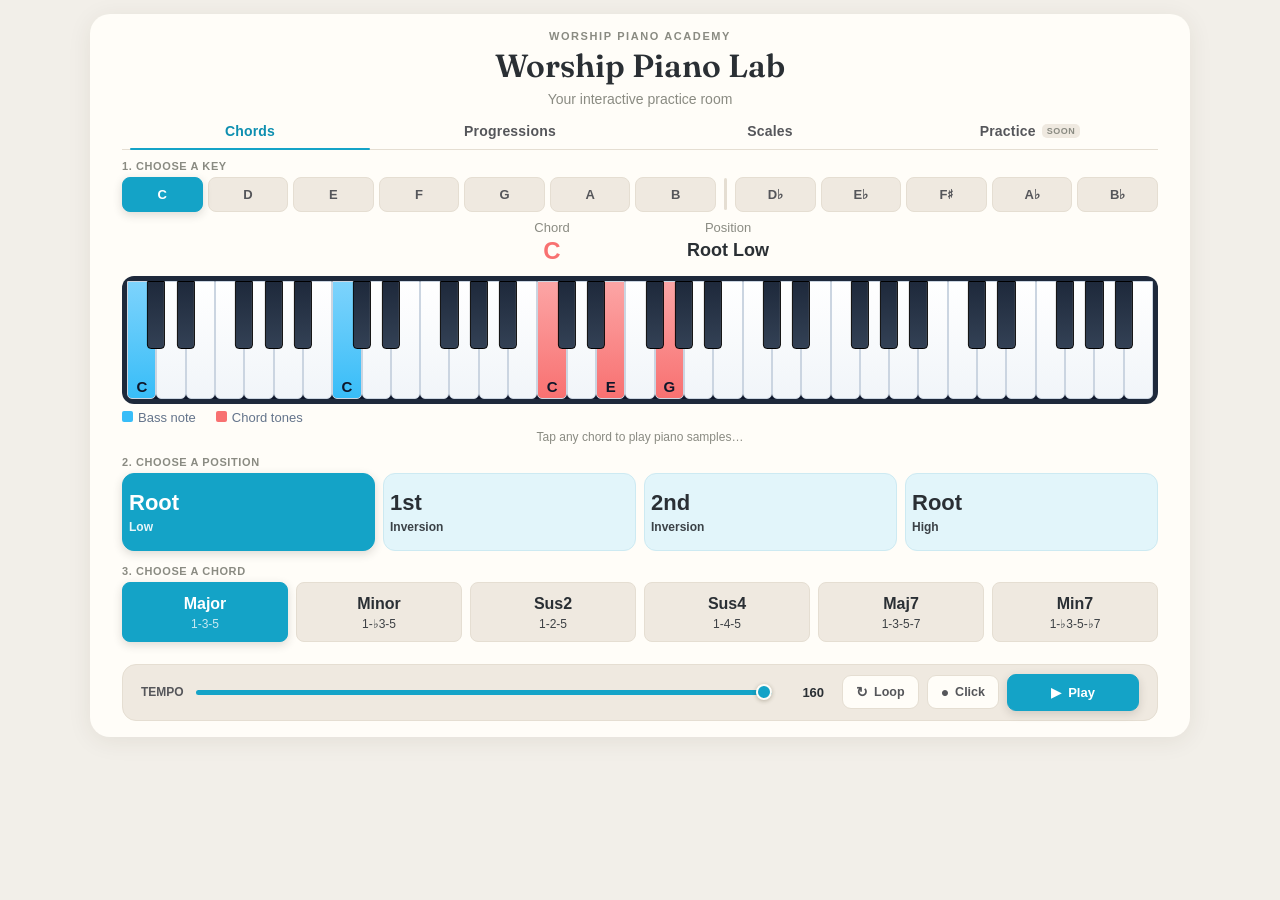
==== commit e201fba0: "Ship staging to production: LH click-flash fix, major/pentatonic major/blues major scale fingerings " ====
--- a/index.html
+++ b/index.html
@@ -15,6 +15,7 @@
       <div class="wpl-eyebrow">Worship Piano Academy</div>
       <div class="wpl-title">Worship Piano Lab</div>
       <div class="wpl-subtitle">Your interactive practice room</div>
+      <div class="wpl-trial-note" id="wpl-trial-note" style="display:none;"></div>
     </div>
 
     <div class="wpl-tabbar" id="wpl-tabbar"></div>
@@ -32,11 +33,11 @@
         <div class="wpl-instrument-content">
           <div class="wpl-readout-row">
             <div style="text-align:center; width:140px; height:50px;">
-              <div class="wpl-readout-label">Chord</div>
+              <div class="wpl-readout-label" id="wpl-chord-heading-label">Chord</div>
               <div id="wpl-chord-name" style="font-size:24px; font-weight:700; line-height:31px;"></div>
             </div>
             <div style="text-align:center; width:140px; height:50px;">
-              <div class="wpl-readout-label" id="wpl-step-heading-label">Number</div>
+              <div class="wpl-readout-label" id="wpl-step-heading-label">Position</div>
               <div id="wpl-step-label" style="font-size:24px; font-weight:700; line-height:31px;"></div>
             </div>
           </div>
@@ -44,8 +45,8 @@
             <div id="wpl-piano" style="display:flex; position:relative; height:118px; background:#0f172a; border-radius:8px;"></div>
           </div>
           <div class="wpl-legend" style="display:flex; gap:20px; margin-top:6px; font-size:13px; color:#64748b; flex-wrap:wrap;">
-            <div><span class="wpl-legend-dot" style="display:inline-block; width:11px; height:11px; border-radius:2px; background:#38bdf8; margin-right:5px;"></span>Bass note</div>
-            <div><span class="wpl-legend-dot" style="display:inline-block; width:11px; height:11px; border-radius:2px; background:#f87171; margin-right:5px;"></span>Chord tones</div>
+            <div id="wpl-bass-legend"><span class="wpl-legend-dot" style="display:inline-block; width:11px; height:11px; border-radius:2px; background:#38bdf8; margin-right:5px;"></span><span id="wpl-bass-legend-label">Bass note</span></div>
+            <div id="wpl-chord-legend"><span class="wpl-legend-dot" style="display:inline-block; width:11px; height:11px; border-radius:2px; background:#f87171; margin-right:5px;"></span><span id="wpl-chord-legend-label">Chord tones</span></div>
             <div id="wpl-either-legend" style="display:none;"><span class="wpl-legend-dot" style="display:inline-block; width:11px; height:11px; border-radius:2px; background:#c084fc; margin-right:5px;"></span>Either hand</div>
           </div>
           <div id="wpl-status">Tap any chord to play piano samples…</div>
@@ -69,7 +70,7 @@
     <div class="wpl-panels">
 
     <!-- Progressions panel -->
-    <div id="wpl-panel-progressions" class="wpl-panel active">
+    <div id="wpl-panel-progressions" class="wpl-panel">
       <div class="section-label">2. Choose a progression</div>
       <div id="wpl-prog-tabs" style="display:flex; gap:8px; margin-bottom:14px;"></div>
 
@@ -79,8 +80,8 @@
       <div class="wpl-playbar">
         <div class="wpl-bpm">
           <span class="wpl-bpm-label">TEMPO</span>
-          <input type="range" id="wpl-bpm-slider" min="40" max="160" value="80" />
-          <span class="wpl-bpm-value" id="wpl-bpm-value">80</span>
+          <input type="range" id="wpl-bpm-slider" min="40" max="160" value="160" />
+          <span class="wpl-bpm-value" id="wpl-bpm-value">160</span>
         </div>
         <div class="wpl-playbar-controls">
           <button class="wpl-toggle-btn" id="wpl-loop-btn"><span class="wpl-icon">&#8635;</span>Loop</button>
@@ -90,43 +91,78 @@
       </div>
     </div>
 
-    <!-- Chords panel -->
-    <div id="wpl-panel-chords" class="wpl-panel">
-      <div class="section-label">2. Choose a chord</div>
-      <div id="wpl-chord-quality-tabs" style="display:flex; gap:8px; margin-bottom:14px;"></div>
+    <!-- Chords panel (built from Progressions' own markup/classes: top row
+         = 4 position buttons using plain .prog-tab (num/name — exactly
+         Progressions' own top-row shape, no overrides); bottom row = 6
+         quality buttons using plain .step-btn (n/l — exactly Progressions'
+         own step-row shape, no overrides). No #wpl-panel-chords2-scoped CSS
+         at all; every size/color comes straight from the shared
+         .prog-tab/.step-btn base rules already used everywhere else. IDs/
+         classes here keep the "2"/"chords2" naming from when this was built
+         as a separate, in-progress "Chords v2" alongside the original
+         Chords panel — it's now the only Chords panel (the original was
+         deleted 2026-09-03), but renaming every id here would be a much
+         larger, riskier change for no functional benefit. -->
+    <div id="wpl-panel-chords2" class="wpl-panel active">
+      <div class="section-label">2. Choose a position</div>
+      <div id="wpl-position-tabs2" style="display:flex; gap:8px; margin-bottom:14px;"></div>
 
-      <div class="section-label">3. Choose a position</div>
-      <div id="wpl-chord-position-row" style="display:flex; gap:8px;"></div>
+      <div class="section-label">3. Choose a chord</div>
+      <div id="wpl-quality-row2" style="display:flex; gap:8px;"></div>
 
       <div class="wpl-playbar">
         <div class="wpl-bpm">
           <span class="wpl-bpm-label">TEMPO</span>
-          <input type="range" id="wpl-chords-bpm-slider" min="40" max="160" value="80" />
-          <span class="wpl-bpm-value" id="wpl-chords-bpm-value">80</span>
+          <input type="range" id="wpl-chords2-bpm-slider" min="40" max="160" value="160" />
+          <span class="wpl-bpm-value" id="wpl-chords2-bpm-value">160</span>
         </div>
         <div class="wpl-playbar-controls">
-          <button class="wpl-toggle-btn" id="wpl-chords-loop-btn"><span class="wpl-icon">&#8635;</span>Loop</button>
-          <button class="wpl-toggle-btn" id="wpl-chords-click-btn"><span class="wpl-icon">&#9679;</span>Click</button>
-          <button class="wpl-play-btn" id="wpl-chords-play-btn"><span class="wpl-icon">&#9654;</span><span id="wpl-chords-play-label">Practice</span></button>
+          <button class="wpl-toggle-btn" id="wpl-chords2-loop-btn"><span class="wpl-icon">&#8635;</span>Loop</button>
+          <button class="wpl-toggle-btn" id="wpl-chords2-click-btn"><span class="wpl-icon">&#9679;</span>Click</button>
+          <button class="wpl-play-btn" id="wpl-chords2-play-btn"><span class="wpl-icon">&#9654;</span><span id="wpl-chords2-play-label">Play</span></button>
         </div>
       </div>
     </div>
 
-    <!-- Scales panel (coming soon) -->
+    <!-- Scales panel: copied verbatim from Progressions' panel shell
+         (#wpl-panel-progressions above), 2026-09-04, per Chris -- top row
+         is buildProgTabs()'s exact .prog-tab pattern, bottom row is
+         buildStepButtons()'s exact .step-btn pattern (same two
+         classes/colors Progressions uses, not one class reused for both).
+         Only the data arrays, ids, and section-label text differ. -->
     <div id="wpl-panel-scales" class="wpl-panel">
-      <div class="wpl-soon">
-        <div class="wpl-soon-icon">&#127929;</div>
-        <div class="wpl-soon-title">Scales — coming soon</div>
-        <div class="wpl-soon-text">Major scale patterns in every key, with adjustable octave range (1–3 octaves, up/down/both) and speed control for practicing runs.</div>
+      <div class="section-label">2. Choose a scale</div>
+      <div id="wpl-scale-type-row" style="display:flex; gap:8px; margin-bottom:14px;"></div>
+
+      <div class="section-label">3. Choose a view</div>
+      <div id="wpl-scale-view-row" style="display:flex; gap:8px;"></div>
+
+      <div class="wpl-playbar">
+        <div class="wpl-bpm">
+          <span class="wpl-bpm-label">TEMPO</span>
+          <input type="range" id="wpl-scales-bpm-slider" min="40" max="160" value="160" />
+          <span class="wpl-bpm-value" id="wpl-scales-bpm-value">160</span>
+        </div>
+        <div class="wpl-playbar-controls">
+          <button class="wpl-toggle-btn" id="wpl-scales-loop-btn"><span class="wpl-icon">&#8635;</span>Loop</button>
+          <button class="wpl-toggle-btn" id="wpl-scales-click-btn"><span class="wpl-icon">&#9679;</span>Click</button>
+          <button class="wpl-play-btn" id="wpl-scales-play-btn"><span class="wpl-icon">&#9654;</span><span id="wpl-scales-play-label">Play</span></button>
+        </div>
       </div>
     </div>
 
-    <!-- Riffs panel (coming soon) -->
-    <div id="wpl-panel-riffs" class="wpl-panel">
+    <!-- Practice panel: umbrella tab for future drill categories (Speed
+         Drills, Progression Drills). Scales moved out to its own
+         top-level tab (see above), 2026-09-04 -- Chris: "leave the
+         practice tab as coming soon for now". Content already filmed in
+         the Practice Videos folder (12 drill categories, ~57 videos) will
+         populate this once built; for now it's a single placeholder, same
+         pattern the old "Soon" sub-panels used. -->
+    <div id="wpl-panel-practice" class="wpl-panel">
       <div class="wpl-soon">
         <div class="wpl-soon-icon">&#127925;</div>
-        <div class="wpl-soon-title">Riffs &amp; exercises — coming soon</div>
-        <div class="wpl-soon-text">Finger-breaking exercises, arpeggio patterns, and riffs for turning static chords into movement.</div>
+        <div class="wpl-soon-title">Practice drills — coming soon</div>
+        <div class="wpl-soon-text">Timed speed drills and tempo-building progression drills for every key, for building finger independence and speed.</div>
       </div>
     </div>
 
--- a/styles.css
+++ b/styles.css
@@ -33,6 +33,7 @@
   border-radius: 20px;
   box-shadow: 0 4px 24px rgba(60,50,20,0.08);
   color: var(--wpl-ink);
+  position: relative;
 }
 
 /* ---------- Header ---------- */
@@ -53,6 +54,42 @@
   line-height: 1.15;
 }
 .wpl-subtitle { font-size: 14px; font-weight: 500; color: var(--wpl-muted); margin-top: 6px; }
+/* Overlaid on the card (position:absolute), not in normal flow — this is
+   deliberate so the countdown never affects #wpl-wrapper's height or pushes
+   the header/tabs/piano down (Chris: "doesn't effect the size, but sits in
+   a visually good place"). #wpl-wrapper is given position:relative (see
+   top of this file) so this positions relative to the card, not the page. */
+.wpl-trial-note {
+  display: none;
+  position: absolute;
+  top: 14px;
+  right: 16px;
+  z-index: 3;
+  text-align: center;
+  padding: 6px 12px;
+  background: #e2f5fa;
+  border: 1px solid #cdeaf2;
+  border-radius: 10px;
+  line-height: 1.3;
+}
+.wpl-trial-label {
+  display: block;
+  font-size: 10px;
+  font-weight: 700;
+  text-transform: uppercase;
+  letter-spacing: 0.3px;
+  color: var(--wpl-tan-text);
+}
+.wpl-trial-clock {
+  display: block;
+  font-size: 13px;
+  font-weight: 800;
+  color: var(--wpl-accent-dark);
+  font-variant-numeric: tabular-nums;
+}
+/* Default (above the 520px breakpoint) reservation — covers the common
+   embed widths between phone and the 1100px desktop max-width, where the
+   card is narrower than the eyebrow text's clear margin needs. */
 
 /* ---------- Top tab bar ---------- */
 .wpl-tabbar {
@@ -74,7 +111,22 @@
   transition: color 0.15s ease;
   display: flex;
   align-items: center;
+  justify-content: center;
   gap: 6px;
+  /* Unlike .prog-tab/.step-btn/.key-tab (the sub-rows within a panel),
+     this row never got flex:1 -- with exactly 4 tabs today the fixed
+     padding + font sizes below happen to fit every breakpoint, but a
+     future 5th tab would just overflow or wrap the bar (adding height)
+     instead of sharing the row width like every other button row in the
+     app already does. flex:1 1 0 + min-width:0 makes this row self-
+     adjusting the same way, so adding a tab is a markup-only change here
+     too, not a new round of breakpoint tuning. white-space:nowrap keeps
+     a label + its "Soon" pill on one line instead of wrapping inside
+     the tab and growing the bar's height once the button gets narrower
+     with more tabs sharing the row. */
+  flex: 1 1 0;
+  min-width: 0;
+  white-space: nowrap;
 }
 .wpl-tab.active { color: var(--wpl-accent-dark); }
 .wpl-tab.active::after {
@@ -134,17 +186,36 @@
 .prog-tab {
   flex: 1; border-radius: 12px; padding: 14px 6px;
   background: var(--wpl-prog-bg); border-color: var(--wpl-prog-border);
+  /* center (not flex-start): all 5 progression names are now single
+     words (Foundation/Smooth/Soft/Big/Full), so every button's .num +
+     .name block is the same height and centers identically — no more
+     risk of a 2-line-wrapped name pushing one button's .num out of
+     line with the rest. If a future name gets long enough to wrap
+     again, revisit this (see git history 2026-08-30 for the prior
+     flex-start fix and why it was needed then). */
   display: flex; flex-direction: column; justify-content: center;
   min-height: 78px;
 }
 .prog-tab .num { font-weight: 800; font-size: 22px; line-height: 1.2; }
-.prog-tab .name { font-size: 12px; font-weight: 600; opacity: 0.9; margin-top: 2px; }
+/* margin-top: 4px matches the vertical gap every other "label + caption"
+   pairing in the app uses (.step-btn's flex gap:4px, both for the
+   Progressions step-row and the Chords position row) — Chris, 2026-09-02:
+   "make it all equal" after comparing this row's spacing to the step-row's
+   and finding this one tighter (was 2px here, 1px on the Chords quality
+   row's override below — now both 4px, one shared standard). */
+.prog-tab .name { font-size: 12px; font-weight: 600; opacity: 0.9; margin-top: 4px; }
 
 /* ---------- Key tabs ---------- */
 .key-tab {
   flex: 1; border-radius: 8px; padding: 9px 0; font-weight: 600; font-size: 13px;
   background: var(--wpl-tan); color: var(--wpl-tan-text);
   white-space: nowrap;
+  /* Fixed (px, not ratio) line-height so box height depends only on
+     padding, never on font-size — .key-tab-wide sets a smaller
+     font-size for 2-letter labels (Db/Eb/F#/Ab/Bb) and, since it never
+     redeclares line-height, inherits this exact px value, keeping its
+     row the same height as the 1-letter keys next to it. */
+  line-height: 15px;
 }
 .key-tab.locked { opacity: 0.55; }
 
@@ -164,14 +235,173 @@
 .step-btn.active .n { color: #fff; }
 .step-btn.active .l { color: rgba(255,255,255,0.85); }
 .step-btn.playing { border-color: #f59e0b; box-shadow: 0 0 0 2px rgba(245,158,11,0.35); }
-.step-btn .n { font-weight: 700; color: var(--wpl-ink); font-size: 15px; line-height: 1.2; }
-.step-btn .l { font-size: 12px; color: var(--wpl-muted); line-height: 1.2; }
+/* Chris, 2026-09-02, follow-up (after reviewing Chords v2): "the Major/Minor
+   titles on the OLD Chords tab's bottom row look bigger/bolder than Chords
+   v2's... make that change on chords2 to match" + "make the progressions
+   tab lower row title match... so the shell fonts are the same size" +
+   later, after a scoped fix still left Practice's row out: "why do I keep
+   having to tell you to resize text? they should be the same on all the
+   tabs... unless the text on a button is too long." So this is the BASE
+   rule now (not a per-ID override) — every consumer of plain .step-btn .n
+   automatically gets the same weight/size with no per-tab patching needed:
+   Progressions' #wpl-step-row, Chords v2's #wpl-quality-row2, AND
+   Practice's #wpl-scale-hands-row/#wpl-scale-direction-row/
+   #wpl-scale-octaves-row (Right/Both, Up/Down/Up-Dn, 1-2-3 8ve) all share
+   this one rule. Matches the OLD Chords tab's #wpl-chord-quality-tabs
+   .prog-tab .num sizing exactly (800/16px desktop, see that rule further
+   down) — that's the one row this whole family is modeled on. Captions
+   (.l) are untouched; only rows that use them (step-row, quality-row2) are
+   affected, at 12px as before. */
+.step-btn .n { font-weight: 800; color: var(--wpl-ink); font-size: 16px; line-height: 1.2; }
+/* Chris, 2026-09-04: top-row subtitle (.prog-tab .name) and bottom-row
+   subtitle (.step-btn .l) read as two different colors -- .name has no
+   color of its own (inherits --wpl-ink at 0.9 opacity from the shared
+   .prog-tab/.key-tab/.step-btn rule above), .l was hardcoded to
+   --wpl-muted (gray). Matching .l to the same treatment (drop the
+   hardcoded color, add the same 0.9 opacity) makes every subtitle the
+   same color everywhere .step-btn .l is used -- Progressions' step-row,
+   Chords v2's quality-row2, Scales' view-row. */
+.step-btn .l { font-size: 12px; opacity: 0.9; line-height: 1.2; }
+
+/* Full label ("Right Hand", "Left Hand") vs short label ("RH", "LH") --
+   Chris, 2026-09-04: short only on mobile, full on desktop. Short is the
+   default/safe-everywhere text; full switches on at each consumer's own
+   min-width query below. (The Choose a Scale row's title used to need
+   this too, to abbreviate "Pentatonic" to "Pent" -- Chris, 2026-09-05,
+   moved "Pentatonic" down to the button's subtitle instead, always
+   spelled out, so that row no longer uses these classes at all -- see
+   .wpl-name-wide below.) */
+.wpl-lbl-full { display: none; }
+.wpl-lbl-short { display: inline; }
+/* Scale readout ("C", "Cm", ...): spelled-out Major/Minor only above the
+   readout box's own mobile/desktop split (140px box starts here, same
+   breakpoint the .wpl-readout-row mobile override below uses) -- Chris,
+   2026-09-05: "on desktop... change the text back from C to C Major and
+   Cm to C Minor." Below this width the compact "C"/"Cm" stays (matches
+   the smaller 112px/88px boxes at narrower widths). */
+@media (min-width: 521px) {
+  #wpl-chord-name .wpl-lbl-full { display: inline; }
+  #wpl-chord-name .wpl-lbl-short { display: none; }
+}
+/* On-key note/number labels: same 11px/10px (white/black) at every width
+   until now -- Chris, 2026-09-05: "on desktop only, can you make the note
+   names/number names any bigger?" Base size (mobile/tablet keys are too
+   narrow for anything bigger) stays the original inline-style values;
+   only bumped from 521px up, same "desktop" threshold as the readout
+   box above. */
+.key-label-white { font-size: 11px; }
+.key-label-black { font-size: 10px; }
+@media (min-width: 521px) {
+  .key-label-white { font-size: 15px; }
+  .key-label-black { font-size: 13px; }
+}
+/* Choose a Scale row's title (.num) is always "Major"/"Minor" now --
+   Chris, 2026-09-05, reordering the row into 2 groups of 3 -- so it no
+   longer needs its own downscoped size like the old "Pentatonic" title
+   did; it just uses the same .prog-tab .num sizing as every other row
+   (12px/14px/22px across the same 340/520 breakpoints).
+   "Pentatonic" moved down to be the subtitle (.name) instead, always
+   spelled out rather than abbreviated to "Pent". .wpl-name-wide still
+   flags just those two buttons' subtitles (see SCALE_TYPES "wide" flag
+   in ui.js) for the 521-619px tier below, where "Scale"/"Blues" keep the
+   row's normal, larger .name size and only "Pentatonic" needs its own
+   smaller size to avoid wrapping.
+   Below 521px, though, Chris, 2026-09-05 (mobile only): "make Pentatonic
+   bigger... then reduce the subtitles Scale and Blues to be the same
+   size as Pentatonic" -- so the two mobile tiers (see #wpl-scale-type-row
+   .prog-tab .name further down, at the 341-520px and <=340px breakpoints)
+   drop the .wpl-name-wide restriction and size ALL THREE subtitles
+   (Scale/Pentatonic/Blues) the same, at the largest size that still fits
+   "Pentatonic" -- the longest of the three -- at that tier's narrowest
+   real device width (Playwright-verified: candidate sizes tested against
+   the button's actual measured width, with wrap/overflow checked directly
+   via scrollHeight and scrollWidth, at real phone widths 320-520px rather
+   than the full theoretical breakpoint range, since e.g. 341-359px has no
+   real device and its own tighter "pinch" from the row's padding/gap
+   shrinking right at that boundary). 9px still covers 521-619px; 620px+
+   is wide enough for the row's own normal .name size (12px) with real
+   margin, so no override is needed there. */
+@media (min-width: 521px) and (max-width: 619px) {
+  #wpl-scale-type-row .prog-tab .name.wpl-name-wide { font-size: 9px; }
+}
+/* "Right Hand"/"Left Hand" became "RH Fingers"/"LH Fingers" (Chris,
+   2026-09-04), shown at every width (nFull===nShort for this row again --
+   "Finger Patterns" briefly lived here on 2026-09-05 but Chris caught it:
+   "no! not 'finger patterns' on the bottom row! only the scale / view
+   part above the piano," so this row is back to "RH Fingers"/"LH
+   Fingers", see SCALE_VIEWS in ui.js) -- so unlike "Note"/"Number", this
+   row's text can't just avoid wrapping by getting shorter below some
+   breakpoint on its own; the fix here is shrinking the row's own
+   .step-btn .n font at the widths where it otherwise wraps.
+   Chris, 2026-09-05 (mobile only): "make the titles bigger, but don't
+   let LH and RH fingers wrap... make the bottom subtitles the same text
+   size as the top row subtitles." The old flat 8px/7px for all of
+   <=520px actually still wrapped "RH Fingers"/"LH Fingers" at real
+   320px-wide phones (Playwright-confirmed: scrollHeight jumps to a 2nd
+   line at 8px there), so the <=520px tier is now split into four
+   narrower bands, each the largest .n size that keeps "RH Fingers" on
+   one line at that band's narrowest *real* device width (forced
+   white-space:nowrap + measured scrollWidth against the button's actual
+   width, tested across every common phone width 320-520px, not the
+   theoretical breakpoint continuum): 7px for <=340px (real floor: 320px);
+   8px for 341-374px (real floor: 360px); 8.25px for 375-411px (real
+   floor: 375px); 9px for 412-520px (real floor: 412px). .l (the
+   subtitle) is set to match the Choose a Scale row's own new unified
+   subtitle size at the same two breakpoints it uses (7.75px <=340px,
+   8px 341-520px) per Chris's "same as the top row" instruction, rather
+   than following the .n tiers above -- both sets of numbers were
+   verified together (all six buttons' .n and .l, at every real width
+   320-520px) with zero wraps or overflow. 10px/9px still covers
+   521-589px; 12px/10px still covers 590-899px; 900px+ keeps the row's
+   standard, unscoped 16px/12px (already verified to fit there). */
+@media (max-width: 340px) {
+  #wpl-scale-view-row .step-btn .n { font-size: 7px; }
+  #wpl-scale-view-row .step-btn .l { font-size: 7.75px; }
+}
+@media (min-width: 341px) and (max-width: 374px) {
+  #wpl-scale-view-row .step-btn .n { font-size: 8px; }
+  #wpl-scale-view-row .step-btn .l { font-size: 8px; }
+}
+@media (min-width: 375px) and (max-width: 411px) {
+  #wpl-scale-view-row .step-btn .n { font-size: 8.25px; }
+  #wpl-scale-view-row .step-btn .l { font-size: 8px; }
+}
+@media (min-width: 412px) and (max-width: 520px) {
+  #wpl-scale-view-row .step-btn .n { font-size: 9px; }
+  #wpl-scale-view-row .step-btn .l { font-size: 8px; }
+}
+@media (min-width: 521px) and (max-width: 589px) {
+  #wpl-scale-view-row .step-btn .n { font-size: 10px; }
+  #wpl-scale-view-row .step-btn .l { font-size: 9px; }
+}
+@media (min-width: 590px) and (max-width: 899px) {
+  #wpl-scale-view-row .step-btn .n { font-size: 12px; }
+  #wpl-scale-view-row .step-btn .l { font-size: 10px; }
+}
+
+/* Choose a View row: every button now has both a title and a subtitle
+   (Note/Names, Scale/Degrees, RH/1 Octave, etc, 2026-09-04) so plain
+   .step-btn centering (shared rule above) already puts every title on
+   the same plane -- no per-row override needed, same as Progressions'
+   own step-row. (Earlier attempt used flex-start to compensate for 2
+   of the 6 buttons having no subtitle; not needed once the labels
+   were split.) */
 
 /* ---------- Chord / number readout ---------- */
 /* Both boxes are a fixed width (not min-width) sized with buffer to fit the
    widest real value ("Root High"/"Root Low" on the Chords tab) so the row
    never shifts based on content length, and justify-content:center + gap
-   groups them near the middle instead of pinning them to the row's edges. */
+   groups them near the middle instead of pinning them to the row's edges.
+   (A hand-with-numbered-fingers icon briefly lived in this row too,
+   2026-09-05 -- removed again: even capped at a modest max size it was
+   still taller than the readout boxes on every tier, which grew the
+   row's own height and visibly pushed the piano down every time a
+   Fingers view was selected. Chris: "your hand is too big which pushed
+   that row down which made the entire shell move down... just delete
+   the hand." A real PNG image, sized to fit inside the existing box
+   height instead of growing it, is the likely next approach if he
+   supplies one -- flagged here so the reasoning isn't lost if it comes
+   back.) */
 .wpl-readout-row { display: flex; justify-content: center; align-items: flex-end; gap: 36px; margin: 8px 0 6px; padding: 0 20px; }
 .wpl-readout-label { font-size: 13px; color: var(--wpl-muted); }
 /* Numbers/symbols ("C", "1", "5/7") read fine big and bold; full words
@@ -250,6 +480,7 @@
   cursor: pointer;
   transition: background 0.15s ease, border-color 0.15s ease, box-shadow 0.15s ease, transform 0.15s ease, color 0.15s ease;
   white-space: nowrap;
+  min-width: 0;
 }
 .wpl-toggle-btn.active { background: var(--wpl-accent); border-color: var(--wpl-accent); color: #fff; box-shadow: var(--wpl-active-shadow); }
 .wpl-toggle-btn .wpl-icon { font-size: 14px; line-height: 1; }
@@ -290,6 +521,16 @@
   grid-column: 1;
   visibility: hidden;
   pointer-events: none;
+  /* Without this, a grid item's default min-width:auto lets its own
+     content's min-content size force the shared grid COLUMN wider than
+     the wrapper — the width equivalent of the height "tallest wins"
+     trick above, but as a bug: one panel's non-wrapping row (e.g. the
+     Scales settings row) can blow out the column and drag every OTHER
+     panel to that same width, overflowing the card on narrow screens
+     (Chris, 2026-08-31 — caught via Playwright at 390px). min-width:0
+     lets the item shrink to the column's real size so its own flex/text
+     content wraps instead. */
+  min-width: 0;
 }
 .wpl-panel.active {
   visibility: visible;
@@ -371,6 +612,7 @@
    nothing left stuck afterward. */
 @media (hover: hover) and (pointer: fine) {
   .wpl-tab:hover { color: var(--wpl-ink); }
+  .wpl-tab.active:hover { color: var(--wpl-accent-dark); }
   .prog-tab:hover, .key-tab:hover, .step-btn:hover {
     box-shadow: var(--wpl-lift-shadow);
     transform: translateY(-1.5px);
@@ -389,22 +631,116 @@
 @media (max-width: 520px) {
   html, body { overflow-x: hidden; }
   #wpl-wrapper { padding: 16px 10px 18px !important; width: 100%; max-width: 100%; overflow-x: hidden; }
-  #wpl-piano { height: 55px !important; }
+  .wpl-trial-note { top: 8px; right: 6px; padding: 4px 7px; border-radius: 8px; }
+  .wpl-trial-label { font-size: 7.5px; }
+  .wpl-trial-clock { font-size: 10.5px; }
+  /* Keep the centered eyebrow/title/subtitle clear of the corner badge —
+     without this, centered header text can run right under it on narrow
+     screens (the badge is position:absolute, so it doesn't reserve space
+     on its own). */
+  #wpl-wrapper.wpl-has-trial-badge .wpl-header { padding-right: 100px; }
+  /* Chris, 2026-09-02: "the black border around the piano on mobile seems
+     too thick. it looks more proportionate on desktop." Desktop's frame
+     padding-to-frame-height ratio is 5/(118+2*5) ≈ 3.9%; mobile's old 4px
+     padding on a 55px piano (frame = 55+2*4 = 63px) was ≈ 6.3% — visibly
+     chunkier. "don't want that to move everyting up in the shell" — so the
+     FRAME's total height must stay exactly 63px through every pass below.
+     First pass used padding:2.5px + piano height:58px (58+2*2.5=63) which
+     matched the ratio, but Chris then noticed "why does the left border
+     seem thicker than the right border" — a real, measured artifact: a
+     2.5px (half-pixel) padding lands asymmetrically on the device pixel
+     grid, rendering 2 solid dark pixels on the left edge vs only 1 on the
+     right (confirmed via pixel-level screenshot scanning). Second pass
+     went to a whole-number padding:2px + piano height:59px (59+2*2=63,
+     frame height still exactly preserved), which fixed the left/right
+     symmetry — but Chris then noticed "the rounded corners are getting
+     cut off" on mobile: with only 2px of dark material and an 8px
+     border-radius shared by both the frame and the inner piano, there was
+     barely any dark corner left to show the curve — the piano's own key
+     content pokes almost right up to the rounded edge (confirmed via a
+     15x cropped zoom of the top-left corner: the blue highlighted key's
+     rounded top corner is nearly flush with the frame's own curve, with
+     only a sliver of dark pixels between them). Chris: "make the mobile
+     border 1px bigger all the way around" — padding goes to 3px (still a
+     whole number, so the left/right pixel-symmetry fix above is
+     unaffected) and piano height compensates down to 57px (57+2*3=63,
+     frame height still exactly the same 63px as every prior pass — "don't
+     want that to move everyting up in the shell" still holds). border-
+     radius stays 8px (unchanged) since it already matches #wpl-piano's
+     own fixed inline border-radius:8px (index.html) — shrinking it would
+     make the outer frame corner tighter than the inner piano's corner,
+     which looks wrong. */
+  #wpl-piano { height: 57px !important; }
   #wpl-piano span { font-size: 6px !important; }
-  #wpl-piano-frame { padding: 4px !important; border-radius: 8px !important; }
+  /* Black-key labels with an accidental ("E♭", "♭3", "C♯") stack on two
+     lines here instead of running side by side -- a black key at this
+     width is only ~6px wide, not enough for 2 characters at any legible
+     size. Stacked in the label's own left-to-right order (see
+     setKeyLabelText in piano-engine.js), so "E♭" is E-over-♭ but "♭3" is
+     ♭-over-3 -- Chris, 2026-09-05: "stack the black keys on mobile," then
+     "I dont' like 7b where 7 is on top of the flat. it needs to be
+     reversed to flat is on top." Accidental line bumped from 5px to 6px
+     the same day: "make the # and flat symbols on mobile be larger.
+     there is more room to fit them." */
+  #wpl-piano .key-label-stacked { display: flex !important; flex-direction: column; align-items: center; justify-content: center; gap: 0; }
+  #wpl-piano .key-label-stacked .key-label-main { display: block; line-height: 1; }
+  #wpl-piano .key-label-stacked .key-label-accidental { display: block; line-height: 1; font-size: 6px !important; }
+  #wpl-piano-frame { padding: 3px !important; border-radius: 8px !important; }
   .wpl-title { font-size: 22px; }
   .prog-tab { padding: 8px 2px; min-height: 59px; }
   .prog-tab .num { font-size: 14px; }
-  .prog-tab .name { font-size: 8px; }
-  .key-tab { padding: 6px 0; font-size: 11px; }
+  /* Chris, 2026-09-02: "the sub fonts on the top row can be a little
+     bigger... make sure 'foundation' text looks good cause that's the
+     longest text" — shared by Progressions' own top row (5 buttons, the
+     tighter fit) and Chords v2's position row (4 buttons, more room per
+     button). Playwright nowrap-probe against Progressions' narrower
+     buttons — the binding case — at this breakpoint: "Foundation" fits up
+     to 10.5px (57.16px natural vs 58.41px available) and wraps at 10.75px;
+     10px keeps a real ~4px margin below that, still a clear step up from
+     the old 8px. */
+  .prog-tab .name { font-size: 10px; }
+  .key-tab { padding: 6px 0; font-size: 11px; line-height: 12px; }
+  /* 2-letter keys (Db/Eb/F#/Ab/Bb) keep the SAME font-size as the
+     1-letter keys (Chris: text must match, not shrink) — only
+     letter-spacing tightens slightly so the extra character still fits
+     the same flex:1 box without wrapping. */
+  .key-tab.key-tab-wide { letter-spacing: -0.3px; }
   #wpl-key-tabs { gap: 3px !important; }
   .step-btn { padding: 5px 1px; min-height: 44px; }
-  .step-btn .n { font-size: 10px; }
+  /* Base rule now (see the desktop rule above), so every .step-btn .n
+     consumer (step-row, quality-row2, Practice's Hand/Direction/Octaves)
+     moves together automatically. */
+  .step-btn .n { font-size: 11px; }
   .step-btn .l { font-size: 10px; }
-  #wpl-prog-tabs, #wpl-step-row, #wpl-chord-quality-tabs, #wpl-chord-position-row { gap: 4px !important; }
-  #wpl-prog-tabs, #wpl-chord-quality-tabs { margin-bottom: 6px !important; }
+  /* #wpl-position-tabs2 / #wpl-quality-row2 (Chords v2's own two rows)
+     added to this shared list — Chris, 2026-09-02: "the mobile horizontal
+     spacing between the buttons are not the same on progressions, practice
+     and chords2" — these two rows were left out when this rule was first
+     written (before Chords v2 existed) and were still falling back to
+     their own 8px inline gap (index.html) at this breakpoint instead of
+     shrinking with every other row's buttons. */
+  #wpl-prog-tabs, #wpl-step-row, #wpl-scale-type-row, #wpl-scale-view-row, #wpl-position-tabs2, #wpl-quality-row2 { gap: 4px !important; }
+  #wpl-prog-tabs, #wpl-scale-type-row, #wpl-position-tabs2 { margin-bottom: 6px !important; }
+  /* Chris, 2026-09-01: "why do you have 3 rows of buttons? make it
+     identical to chords/progressions that have 2 rows" — this row (Hand +
+     Direction + Octaves) used to force Octaves onto its own 2nd line here
+     via .wpl-scale-break, with its own compact min-height/font tuned just
+     to fit that 2-line layout in Practice's height budget. Now that
+     index.html removed the forced break, this row is a single line of 8
+     .step-btns exactly like Progressions' #wpl-step-row / Chords' two
+     rows — it inherits their shared .step-btn sizing above (gap/margin
+     folded into the same selectors) instead of a bespoke override, and
+     with only ONE line instead of two, Practice's total height only
+     shrinks further below Chords/Progressions's shared max, so there's
+     no shell-height risk (confirmed via qa/check-dimensions.js). */
   .wpl-readout-row { padding: 0 4px; margin: 4px 0 2px; gap: 20px; }
   .wpl-readout-row > div { width: 112px !important; height: 40px !important; }
+  /* Choose a Scale row's subtitles (Scale/Pentatonic/Blues), unified --
+     see the .wpl-name-wide comment further up for the full breakdown.
+     This is the 341-520px tier (8px), scoped generically (not just
+     .wpl-name-wide) so Scale/Blues shrink down to match Pentatonic
+     instead of keeping the unscoped 10px .prog-tab .name mobile size. */
+  #wpl-scale-type-row .prog-tab .name { font-size: 8px; }
   /* line-height is a fixed px value (not the desktop inline style's em-relative
      1.3), shared by both the normal and .long-label sizes below, so a
      short value ("C4") and a long one ("2nd Inv") sit on the same vertical
@@ -429,10 +765,96 @@
   .wpl-playbar { gap: 12px; padding: 10px 12px; }
   .wpl-bpm { min-width: 100%; order: 1; }
   .wpl-playbar-controls { order: 2; width: 100%; justify-content: space-between; }
-  .wpl-toggle-btn, .wpl-play-btn { flex: 1; justify-content: center; }
+  .wpl-toggle-btn, .wpl-play-btn { flex: 1; justify-content: center; min-width: 0; }
+}
+
+/* Extra-narrow safety net (2026-08-29): some embed contexts (e.g. a course
+   platform sidebar that does not collapse on mobile) can hand our iframe
+   less width than a normal phone screen. Below this the 520px mobile
+   sizing can still be too wide for Loop/Click/Play or the progression/
+   chord rows to fit without clipping, so shrink further and let the
+   playbar buttons wrap onto a second line as a last resort instead of
+   being cut off. */
+@media (max-width: 340px) {
+  #wpl-wrapper { padding: 12px 6px 14px !important; }
+  .wpl-trial-note { top: 5px; right: 4px; padding: 2px 4px; border-radius: 6px; }
+  .wpl-trial-label { display: none; }
+  .wpl-trial-clock { font-size: 8px; }
+  /* Header text itself also shrinks a touch here, on top of the smaller
+     badge/reservation, specifically so "Worship Piano Lab" and the eyebrow
+     still fit on one line each at the narrowest widths we support (as low
+     as 288px — the ThriveCart-sidebar-squeeze case) instead of wrapping to
+     a 2nd line, which would grow the header's height and start moving
+     everything below it — the exact "changes the vertical layout" problem
+     this badge is required not to cause. */
+  #wpl-wrapper.wpl-has-trial-badge .wpl-header { padding-right: 50px; }
+  #wpl-wrapper.wpl-has-trial-badge .wpl-eyebrow { font-size: 9px; letter-spacing: 1px; margin-bottom: 4px; }
+  #wpl-wrapper.wpl-has-trial-badge .wpl-title { font-size: 18px; }
+  #wpl-wrapper.wpl-has-trial-badge .wpl-subtitle { font-size: 11px; margin-top: 3px; }
+  .prog-tab { padding: 6px 1px; min-height: 52px; }
+  .prog-tab .num { font-size: 12px; }
+  /* Same "a little bigger, keep Foundation on one line" request as the 520px
+     rule above — Playwright nowrap-probe at this narrower breakpoint:
+     "Foundation" fits up to 8.75px (47.64px natural vs 48.80px available,
+     ~1.2px margin) and wraps at 9px, so 8.5px keeps a real ~2.5px margin
+     while still stepping up from the old 7px. */
+  .prog-tab .name { font-size: 8.5px; }
+  .step-btn { padding: 4px 1px; min-height: 40px; }
+  /* Same value the shared 520px rule above already uses, so no change is
+     needed stepping down into this breakpoint. */
+  .step-btn .n, .step-btn .l { font-size: 9px; }
+  .key-tab { font-size: 9.5px; padding: 5px 0; line-height: 11px; }
+  .key-tab.key-tab-wide { letter-spacing: -0.4px; }
+  #wpl-key-tabs { gap: 2px !important; }
+  /* Same fix as the 520px rule above: #wpl-position-tabs2 / #wpl-quality-row2
+     added so Chords v2's own two rows shrink their gap along with every
+     other row at this breakpoint too. */
+  #wpl-prog-tabs, #wpl-step-row, #wpl-scale-type-row, #wpl-scale-view-row, #wpl-position-tabs2, #wpl-quality-row2 { gap: 3px !important; }
+  /* Chords v2 (#wpl-panel-chords2): quality row's captions are plain
+     .step-btn .l, which is 9px at this breakpoint (shared rule above) —
+     fine for Progressions' own short captions ("2m", "1/3"), but Min7's
+     "1-♭3-5-♭7" wraps to a 2nd line at 9px in this row's slightly
+     different padding (Playwright probe: needs ≤8.25px to clear 35.3px of
+     available width; wraps at 8.5px). Chris, 2026-09-02: "reduce text
+     size only as much as to prevent wrapping... only on a smaller phone"
+     — so this ONLY overrides the caption size, ONLY at this narrowest
+     breakpoint (nothing changes at 340–520px or desktop, where it already
+     fits at the shared 10px/12px sizes with room to spare), and only down
+     to 8px — 2px of real margin below the exact 8.25px threshold, not
+     shaved to the bone. */
+  #wpl-quality-row2 .step-btn .l { font-size: 8px; }
+  .wpl-readout-row { padding: 0 2px; gap: 10px; }
+  .wpl-readout-row > div { width: 88px !important; height: 34px !important; }
+  /* Overrides the 341-520px tier's 8px above -- this narrowest phone
+     tier (real floor: 320px) has slightly less room, so Scale/Pentatonic/
+     Blues are unified at 7.75px here instead (see .wpl-name-wide comment
+     near the 521-619px tier for the full breakdown). */
+  #wpl-scale-type-row .prog-tab .name { font-size: 7.75px; }
+  .wpl-readout-row #wpl-chord-name, .wpl-readout-row #wpl-step-label { font-size: 15px !important; }
+  /* 11.5px. Was briefly dropped to 10px to squeeze "Finger Patterns" into
+     this 88px box on real phones, but Chris shortened the View readout's
+     finger-view label to "Fingers" instead (see VIEW_READOUT_LABELS in
+     ui.js) -- same length as "Numbers", which already fit fine here --
+     so the extra shrink is no longer needed and this reverts to the size
+     tuned for the longest Scale readout values (Cm Pentatonic, etc). */
+  .wpl-readout-row #wpl-chord-name.long-label, .wpl-readout-row #wpl-step-label.long-label { font-size: 11.5px !important; }
+  .wpl-playbar { gap: 6px; padding: 8px 8px; }
+  .wpl-playbar-controls { gap: 5px; flex-wrap: wrap; row-gap: 6px; }
+  .wpl-toggle-btn, .wpl-play-btn { padding: 7px 5px; font-size: 10.5px; }
+  .wpl-play-btn { min-width: 0; }
 }
 @media (max-height: 500px) {
   #wpl-piano { height: 95px !important; }
   #wpl-piano span { font-size: 8px !important; }
+  /* Same two-line stacking as the portrait tier above -- landscape phones
+     hit this height-based query at widths this app never gave black-key
+     labels any stacking treatment at all, so a 2-character "C♯"/"♭3" ran
+     side by side and didn't fit a black key here either (~10-14px wide)
+     -- Chris, 2026-09-05: "on mobile landscape, the black notes are not
+     stacked." Slightly bigger than the portrait tier's sizes since these
+     keys have a bit more room. */
+  #wpl-piano .key-label-stacked { display: flex !important; flex-direction: column; align-items: center; justify-content: center; gap: 0; }
+  #wpl-piano .key-label-stacked .key-label-main { display: block; line-height: 1; }
+  #wpl-piano .key-label-stacked .key-label-accidental { display: block; line-height: 1; font-size: 7px !important; }
   #wpl-piano-frame { padding: 4px !important; border-radius: 8px !important; }
 }
